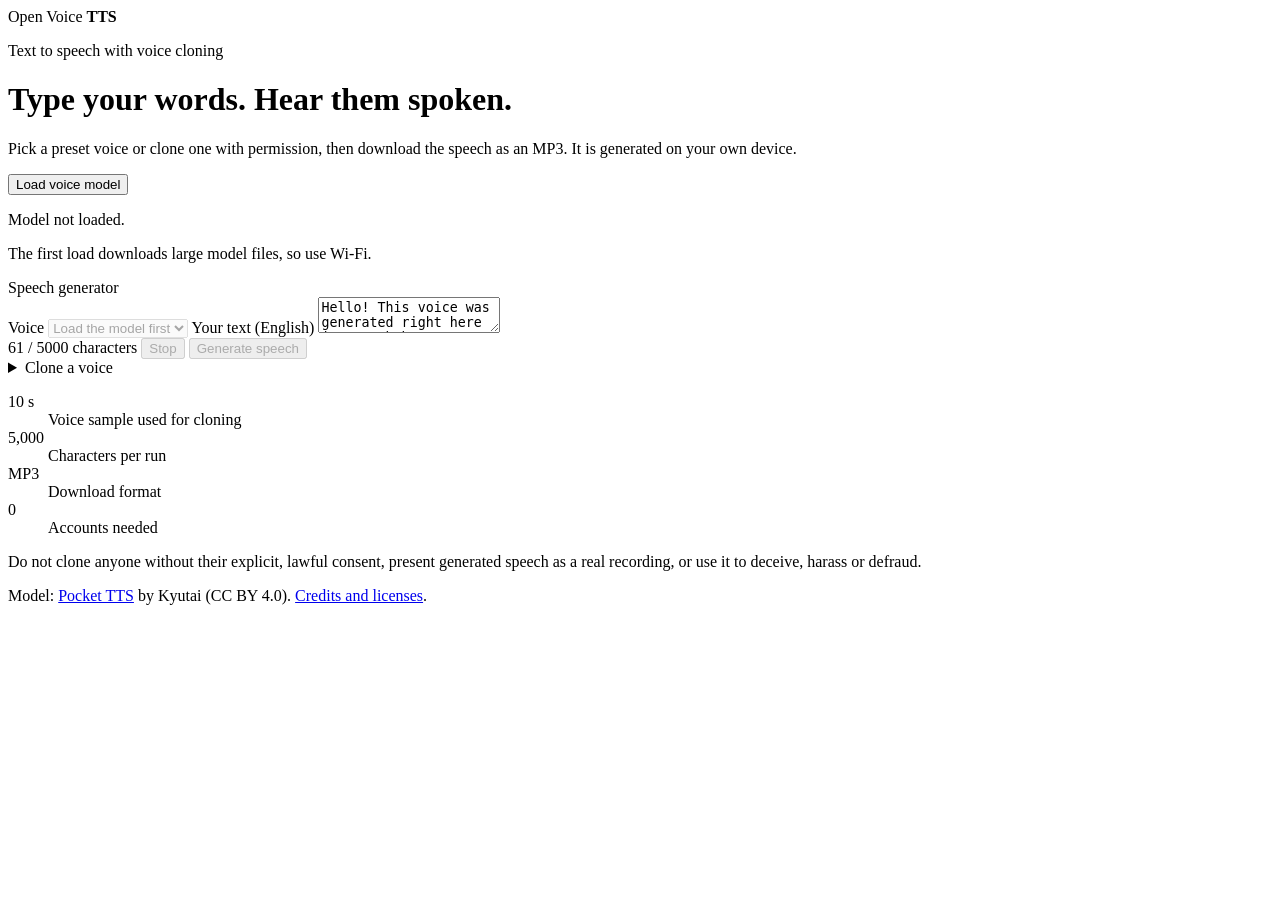
==== index.html @ d0704313 "Add index.html" ====
<!DOCTYPE html>
<html lang="en">
<head>
<meta charset="utf-8">
<meta name="viewport" content="width=device-width, initial-scale=1">
<title>Open Voice TTS</title>
<link rel="stylesheet" href="style.css">
</head>
<body>
<main>
  <header>
    <span class="mark" aria-hidden="true"><i></i><i></i><i></i><i></i><i></i></span>
    <span class="name">Open Voice <b>TTS</b></span>
  </header>

  <div class="hero">
    <div class="pitch">
      <p class="kicker">Text to speech with voice cloning</p>
      <h1>Type your words. <span>Hear them spoken.</span></h1>
      <p class="lead">Pick a preset voice or clone one with permission, then download the speech as an MP3. It is generated on your own device.</p>
      <div class="loader">
        <button id="load" class="primary">Load voice model</button>
        <p id="status" role="status">Model not loaded.</p>
        <p class="hint">The first load downloads large model files, so use Wi-Fi.</p>
      </div>
    </div>

    <div class="stack">
      <section class="window" aria-label="Speech generator">
        <div class="bar" aria-hidden="true"><i></i><i></i><i></i><span>Speech generator</span></div>
        <div class="content">
          <label for="voice">Voice</label>
          <select id="voice" disabled><option>Load the model first</option></select>
          <label for="text">Your text (English)</label>
          <textarea id="text" maxlength="5000">Hello! This voice was generated right here in my web browser.</textarea>
          <div class="actions">
            <span id="count" class="hint"></span>
            <button id="stop" disabled>Stop</button>
            <button id="generate" class="primary" disabled>Generate speech</button>
          </div>
        </div>
      </section>

      <section class="card clone-card">
        <details>
          <summary>Clone a voice</summary>
          <p class="hint">Use a clear 5–10 second recording of one person with little background noise. Only the first 10 seconds are used. The recording stays on your device and is forgotten when you close the page.</p>
          <label class="check"><input type="checkbox" id="consent"> <span>This is my own voice, or I have the speaker's explicit permission to clone it for this use.</span></label>
          <div class="clone">
            <button id="record" disabled>Record</button>
            <label class="button file"><input type="file" id="upload" accept="audio/*" disabled><span>Upload audio</span></label>
          </div>
        </details>
      </section>

      <section id="result" class="card result" aria-label="Your audio" hidden>
        <div id="wave" class="wave" aria-hidden="true"></div>
        <audio id="player" controls></audio>
        <a id="download" class="button primary" download="speech.mp3">Download MP3</a>
      </section>
    </div>
  </div>

  <dl class="facts">
    <div><dt>10 s</dt><dd>Voice sample used for cloning</dd></div>
    <div><dt>5,000</dt><dd>Characters per run</dd></div>
    <div><dt>MP3</dt><dd>Download format</dd></div>
    <div><dt>0</dt><dd>Accounts needed</dd></div>
  </dl>

  <footer>
    <p>Do not clone anyone without their explicit, lawful consent, present generated speech as a real recording, or use it to deceive, harass or defraud.</p>
    <p>Model: <a href="https://huggingface.co/kyutai/pocket-tts">Pocket TTS</a> by Kyutai (CC BY 4.0). <a href="NOTICE.txt">Credits and licenses</a>.</p>
  </footer>
</main>
<script src="lame.min.js"></script>
<script src="audio.js"></script>
<script src="app.js"></script>
</body>
</html>
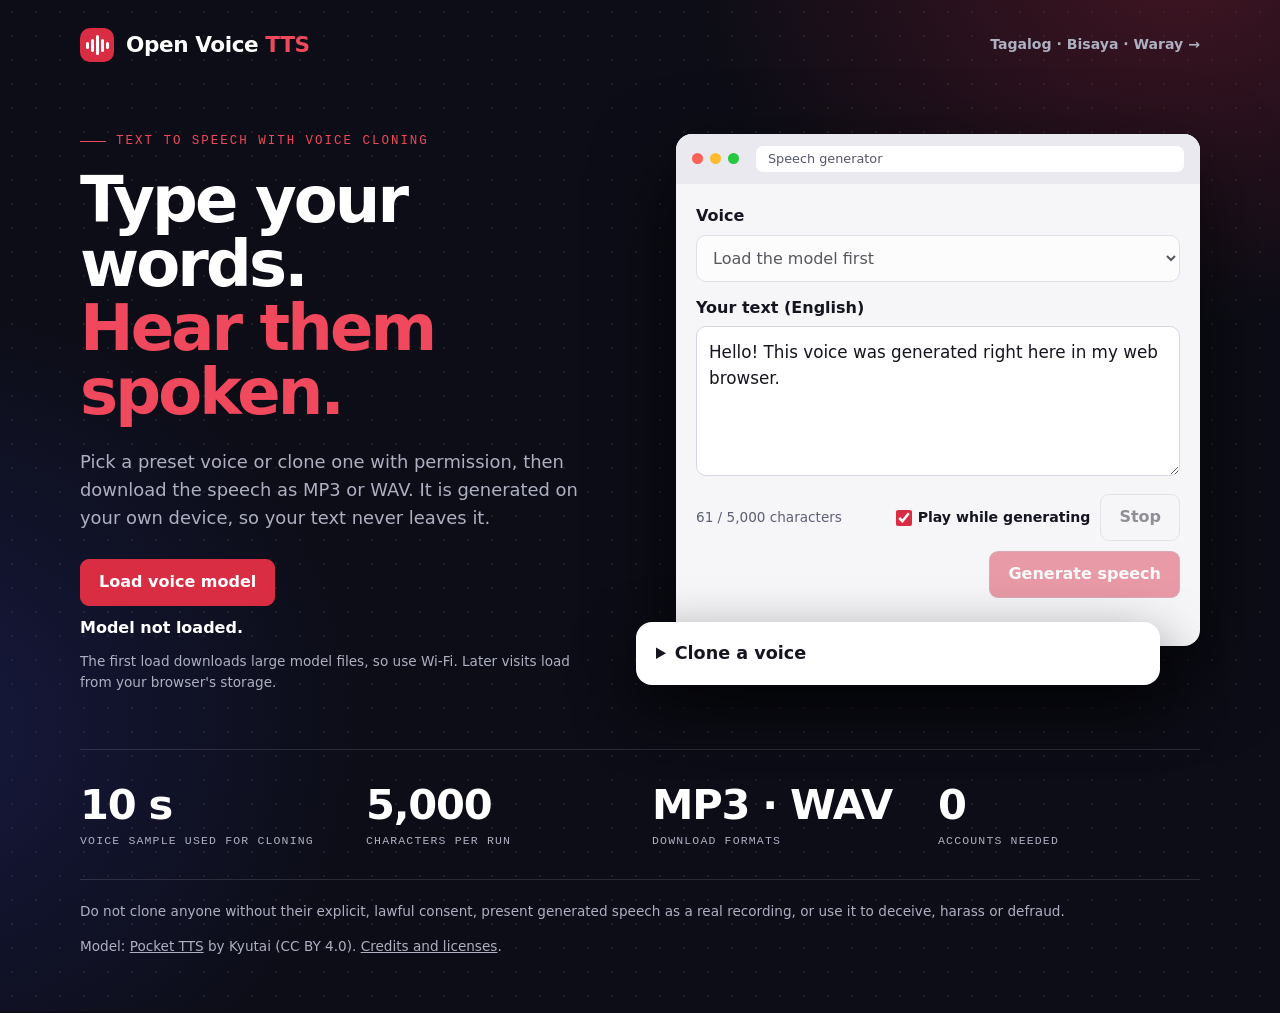
==== commit d20ada38: "Update site via weejur" ====
--- a/index.html
+++ b/index.html
@@ -3,7 +3,10 @@
 <head>
 <meta charset="utf-8">
 <meta name="viewport" content="width=device-width, initial-scale=1">
+<meta name="description" content="Free text to speech with voice cloning that runs in your browser. Download as MP3 or WAV.">
+<meta name="theme-color" content="#0c0d16">
 <title>Open Voice TTS</title>
+<link rel="icon" href="data:image/svg+xml,%3Csvg xmlns='http://www.w3.org/2000/svg' viewBox='0 0 32 32'%3E%3Crect width='32' height='32' rx='9' fill='%23d92d43'/%3E%3Cg fill='%23fff'%3E%3Crect x='7' y='13' width='3' height='6' rx='1.5'/%3E%3Crect x='12' y='10' width='3' height='12' rx='1.5'/%3E%3Crect x='17' y='7' width='3' height='18' rx='1.5'/%3E%3Crect x='22' y='11' width='3' height='10' rx='1.5'/%3E%3C/g%3E%3C/svg%3E">
 <link rel="stylesheet" href="style.css">
 </head>
 <body>
@@ -11,17 +14,19 @@
   <header>
     <span class="mark" aria-hidden="true"><i></i><i></i><i></i><i></i><i></i></span>
     <span class="name">Open Voice <b>TTS</b></span>
+    <a class="nav" href="filipino.html">Tagalog · Bisaya · Waray →</a>
   </header>
 
   <div class="hero">
     <div class="pitch">
       <p class="kicker">Text to speech with voice cloning</p>
       <h1>Type your words. <span>Hear them spoken.</span></h1>
-      <p class="lead">Pick a preset voice or clone one with permission, then download the speech as an MP3. It is generated on your own device.</p>
+      <p class="lead">Pick a preset voice or clone one with permission, then download the speech as MP3 or WAV. It is generated on your own device, so your text never leaves it.</p>
       <div class="loader">
         <button id="load" class="primary">Load voice model</button>
-        <p id="status" role="status">Model not loaded.</p>
-        <p class="hint">The first load downloads large model files, so use Wi-Fi.</p>
+        <p id="status" role="status" aria-live="polite">Model not loaded.</p>
+        <progress id="progress" max="1" value="0" aria-label="Progress" hidden></progress>
+        <p class="hint">The first load downloads large model files, so use Wi-Fi. Later visits load from your browser's storage.</p>
       </div>
     </div>
 
@@ -32,31 +37,37 @@
           <label for="voice">Voice</label>
           <select id="voice" disabled><option>Load the model first</option></select>
           <label for="text">Your text (English)</label>
-          <textarea id="text" maxlength="5000">Hello! This voice was generated right here in my web browser.</textarea>
+          <textarea id="text" maxlength="5000" spellcheck="true">Hello! This voice was generated right here in my web browser.</textarea>
           <div class="actions">
             <span id="count" class="hint"></span>
+            <label class="toggle"><input type="checkbox" id="live" checked> Play while generating</label>
             <button id="stop" disabled>Stop</button>
-            <button id="generate" class="primary" disabled>Generate speech</button>
+            <button id="generate" class="primary" disabled title="Ctrl + Enter">Generate speech</button>
           </div>
         </div>
       </section>
 
       <section class="card clone-card">
-        <details>
+        <details id="clone-panel">
           <summary>Clone a voice</summary>
-          <p class="hint">Use a clear 5–10 second recording of one person with little background noise. Only the first 10 seconds are used. The recording stays on your device and is forgotten when you close the page.</p>
+          <p class="hint">Use a clear 5 to 10 second recording of one person with little background noise. Silence at the start and end is trimmed, and the level is raised automatically. The recording stays on your device and is forgotten when you close the page.</p>
           <label class="check"><input type="checkbox" id="consent"> <span>This is my own voice, or I have the speaker's explicit permission to clone it for this use.</span></label>
           <div class="clone">
             <button id="record" disabled>Record</button>
             <label class="button file"><input type="file" id="upload" accept="audio/*" disabled><span>Upload audio</span></label>
           </div>
+          <button id="forget" class="link" hidden>Forget my cloned voice</button>
         </details>
       </section>
 
       <section id="result" class="card result" aria-label="Your audio" hidden>
-        <div id="wave" class="wave" aria-hidden="true"></div>
+        <div id="wave" class="wave" title="Click to jump to a point"></div>
         <audio id="player" controls></audio>
-        <a id="download" class="button primary" download="speech.mp3">Download MP3</a>
+        <p id="meta" class="meta"></p>
+        <div class="downloads">
+          <a id="download-mp3" class="button primary" aria-disabled="true">Preparing MP3…</a>
+          <a id="download-wav" class="button">Download WAV</a>
+        </div>
       </section>
     </div>
   </div>
@@ -64,13 +75,13 @@
   <dl class="facts">
     <div><dt>10 s</dt><dd>Voice sample used for cloning</dd></div>
     <div><dt>5,000</dt><dd>Characters per run</dd></div>
-    <div><dt>MP3</dt><dd>Download format</dd></div>
+    <div><dt>MP3 · WAV</dt><dd>Download formats</dd></div>
     <div><dt>0</dt><dd>Accounts needed</dd></div>
   </dl>
 
   <footer>
     <p>Do not clone anyone without their explicit, lawful consent, present generated speech as a real recording, or use it to deceive, harass or defraud.</p>
-    <p>Model: <a href="https://huggingface.co/kyutai/pocket-tts">Pocket TTS</a> by Kyutai (CC BY 4.0). <a href="NOTICE.txt">Credits and licenses</a>.</p>
+    <p>Model: <a href="https://huggingface.co/kyutai/pocket-tts">Pocket TTS</a> by Kyutai (CC BY 4.0). <a href="NOTICE.txt">Credits and licenses</a>. <button id="clear-cache" class="link" hidden>Remove downloaded model files</button></p>
   </footer>
 </main>
 <script src="lame.min.js"></script>
--- a/style.css
+++ b/style.css
@@ -0,0 +1,136 @@
+/* System fonts only, so the page needs no font downloads. */
+:root {
+  color-scheme: dark;
+  --bg: #0c0d16; --card: #171826; --line: #ffffff1f; --ink: #ffffff; --muted: #aeb0c2;
+  --red: #d92d43; --red-strong: #bc2036; --red-text: #f0485c;
+  --mono: ui-monospace, "SF Mono", Menlo, Consolas, monospace;
+}
+* { box-sizing: border-box; }
+[hidden] { display: none !important; }
+html { background: var(--bg); }
+body { margin: 0; min-height: 100vh; color: var(--ink); line-height: 1.55; overflow-x: hidden;
+  font-family: Inter, system-ui, -apple-system, "Segoe UI", Roboto, sans-serif;
+  background:
+    radial-gradient(700px 520px at 92% -4%, #8f1f3566, transparent 70%),
+    radial-gradient(640px 620px at -6% 72%, #2a2f8a59, transparent 70%),
+    radial-gradient(#ffffff12 1px, transparent 1.5px) 0 0 / 24px 24px,
+    var(--bg); }
+main { max-width: 1160px; margin: 0 auto; padding: 28px 20px 40px; }
+
+header { display: flex; align-items: center; gap: 12px; font-size: 1.35rem; font-weight: 800; letter-spacing: -.02em; }
+header b { color: var(--red-text); }
+.mark { display: flex; align-items: center; justify-content: center; gap: 2px; width: 34px; height: 34px; border-radius: 10px; background: var(--red); }
+.mark i { width: 3px; height: 7px; border-radius: 3px; background: #fff; }
+.mark i:nth-child(2), .mark i:nth-child(4) { height: 13px; }
+.mark i:nth-child(3) { height: 20px; }
+.busy .mark i { animation: speak .8s ease-in-out infinite alternate; }
+.busy .mark i:nth-child(even) { animation-delay: -.4s; }
+@keyframes speak { to { transform: scaleY(.4); } }
+
+.hero { display: grid; grid-template-columns: minmax(0, 1fr); gap: 40px; padding: 48px 0 56px; }
+.kicker { display: flex; align-items: center; gap: 10px; margin: 0 0 20px; color: var(--red-text);
+  font: .78rem var(--mono); letter-spacing: .16em; text-transform: uppercase; }
+.kicker::before { content: ""; width: 26px; height: 1px; background: currentColor; flex: none; }
+h1 { margin: 0 0 24px; font-size: clamp(2.4rem, 5.6vw, 4rem); line-height: 1; letter-spacing: -.045em; font-weight: 850; }
+h1 span { display: block; color: var(--red-text); }
+.lead { margin: 0 0 28px; max-width: 46ch; font-size: 1.12rem; color: var(--muted); }
+.loader { display: grid; justify-items: start; gap: 10px; }
+.loader p { margin: 0; }
+#status { font-weight: 600; }
+#status.error { color: #ff8c9a; }
+.loader:has(#load[hidden]) .hint { display: none; }
+.hint { font-size: .85rem; color: var(--muted); }
+
+.stack { display: flex; flex-direction: column; gap: 16px; min-width: 0; }
+.window { color-scheme: light; background: #f6f6f9; color: #14151f; border-radius: 16px; overflow: hidden; box-shadow: 0 30px 80px #000a; }
+.bar { display: flex; align-items: center; gap: 7px; padding: 12px 16px; background: #e9e9ef; }
+.bar i { width: 11px; height: 11px; border-radius: 50%; background: #ff5f57; }
+.bar i:nth-child(2) { background: #febc2e; }
+.bar i:nth-child(3) { background: #28c840; }
+.bar span { flex: 1; margin-left: 10px; padding: 3px 12px; background: #fff; border-radius: 7px; font-size: .8rem; color: #55576a; }
+.content { padding: 20px; }
+.window .hint { color: #5d5f73; }
+label { display: block; margin-bottom: 6px; font-weight: 700; }
+select, textarea { width: 100%; margin-bottom: 14px; padding: 12px; font: inherit; color: inherit; background: #fff; border: 1px solid #d5d6e0; border-radius: 10px; }
+textarea { min-height: 150px; resize: vertical; font-size: 1.05rem; margin-bottom: 10px; }
+.actions { display: flex; flex-wrap: wrap; justify-content: flex-end; align-items: center; gap: 10px; }
+#count { margin-right: auto; }
+
+button, .button { display: inline-block; font: inherit; font-weight: 700; color: inherit; background: transparent; text-align: center;
+  text-decoration: none; border: 1px solid #8587a066; border-radius: 9px; padding: 10px 18px; cursor: pointer; }
+button:hover:enabled, .button:hover { border-color: var(--red-text); }
+.primary { background: var(--red); border-color: var(--red); color: #fff; }
+.primary:hover:enabled, a.primary:hover { background: var(--red-strong); }
+button:disabled, .file:has(input:disabled) { opacity: .45; cursor: not-allowed; border-color: #8587a066; }
+button.recording { background: var(--red); border-color: #fff; color: #fff; }
+:focus-visible, .file:focus-within { outline: 3px solid #7f8cff; outline-offset: 2px; }
+
+.card { border-radius: 16px; padding: 18px 20px; box-shadow: 0 24px 60px #0009; }
+.clone-card { background: #fff; color: #14151f; color-scheme: light; }
+.clone-card .hint { color: #5d5f73; }
+summary { cursor: pointer; font-weight: 800; font-size: 1.1rem; }
+.check { display: flex; gap: 10px; align-items: flex-start; font-weight: 400; font-size: .92rem; margin: 14px 0; }
+.check input { width: 18px; height: 18px; flex: none; margin: 3px 0 0; accent-color: var(--red); }
+.clone { display: grid; grid-template-columns: 1fr 1fr; gap: 10px; }
+.file { position: relative; margin: 0; }
+.file input { position: absolute; opacity: 0; width: 1px; height: 1px; }
+
+.result { display: grid; gap: 14px; background: var(--card); border: 1px solid var(--line); }
+.wave { display: flex; align-items: center; gap: 2px; height: 76px; }
+.wave i { flex: 1; min-width: 0; border-radius: 4px; background: #ffffff3d; }
+.wave i.played { background: var(--red-text); }
+audio { width: 100%; }
+.result .button { justify-self: start; }
+
+.facts { display: grid; grid-template-columns: repeat(2, 1fr); gap: 24px; margin: 0; padding: 32px 0; border-top: 1px solid var(--line); }
+.facts dt { font-size: 2.6rem; font-weight: 850; letter-spacing: -.03em; line-height: 1.1; }
+.facts dd { margin: 6px 0 0; color: var(--muted); font: .72rem var(--mono); letter-spacing: .1em; text-transform: uppercase; }
+footer { border-top: 1px solid var(--line); padding-top: 8px; font-size: .85rem; color: var(--muted); }
+footer a { color: inherit; }
+
+@media (min-width: 720px) { .facts { grid-template-columns: repeat(4, 1fr); } }
+@media (min-width: 920px) {
+  .hero { grid-template-columns: minmax(0, 1fr) minmax(0, 1fr); gap: 72px; align-items: start; padding-top: 72px; }
+  /* Layered cards: each one overlaps only the empty bottom edge of the card above. */
+  .stack { gap: 0; }
+  .content { padding-bottom: 48px; }
+  .clone-card { position: relative; margin: -24px 40px 0 -40px; }
+  .result { position: relative; margin: 16px -4px 0 28px; }
+}
+@media (prefers-reduced-motion: reduce) { .busy .mark i { animation: none; } }
+
+/* Progress, toggles and result extras */
+progress { width: min(100%, 360px); height: 6px; border: 0; border-radius: 99px; overflow: hidden; background: #ffffff1f; appearance: none; }
+progress::-webkit-progress-bar { background: #ffffff1f; }
+progress::-webkit-progress-value { background: var(--red-text); transition: width .2s; }
+progress::-moz-progress-bar { background: var(--red-text); }
+progress:not([value])::-webkit-progress-bar { background: linear-gradient(90deg, #ffffff1f 30%, var(--red-text) 50%, #ffffff1f 70%) 0 0 / 300% 100%; animation: slide 1.2s linear infinite; }
+progress:not([value])::-moz-progress-bar { background: transparent; }
+@keyframes slide { to { background-position: -300% 0; } }
+
+.toggle { display: inline-flex; align-items: center; gap: 6px; margin: 0; font-weight: 600; font-size: .88rem; cursor: pointer; }
+.toggle input { width: 16px; height: 16px; margin: 0; accent-color: var(--red); }
+#count.warn { color: var(--red-strong); font-weight: 700; }
+
+.link { padding: 0; border: 0; background: none; font: inherit; font-weight: 600; color: inherit; text-decoration: underline; cursor: pointer; }
+.link:hover:enabled { color: var(--red-text); }
+#forget { margin-top: 12px; font-size: .88rem; }
+
+.wave { cursor: pointer; }
+.meta { margin: 0; font: .8rem var(--mono); color: var(--muted); letter-spacing: .02em; }
+.downloads { display: flex; flex-wrap: wrap; gap: 10px; }
+.button[aria-disabled="true"] { opacity: .6; cursor: progress; }
+.button[aria-disabled="true"]:hover { background: var(--red); }
+@media (prefers-reduced-motion: reduce) { progress:not([value])::-webkit-progress-bar { animation: none; } }
+
+/* Navigation between pages, notices and sliders */
+.nav { margin-left: auto; font-size: .88rem; font-weight: 600; color: var(--muted); text-decoration: none; letter-spacing: 0; }
+.nav:hover { color: var(--ink); }
+.notice { margin: -8px 0 28px; max-width: 52ch; padding: 12px 14px; border-left: 3px solid var(--red-text); background: #ffffff0d; border-radius: 0 10px 10px 0; font-size: .92rem; color: var(--muted); }
+.notice b { color: var(--ink); }
+.row { display: grid; grid-template-columns: 1fr 1fr; gap: 14px; }
+@media (max-width: 480px) { .row { grid-template-columns: 1fr; } }
+input[type="range"] { width: 100%; margin: 10px 0 18px; accent-color: var(--red); }
+label output { font-weight: 400; color: #5d5f73; margin-left: 4px; }
+.tips { margin: 12px 0 16px; padding-left: 20px; font-size: .92rem; color: #3b3d52; }
+.tips li { margin-bottom: 6px; }
